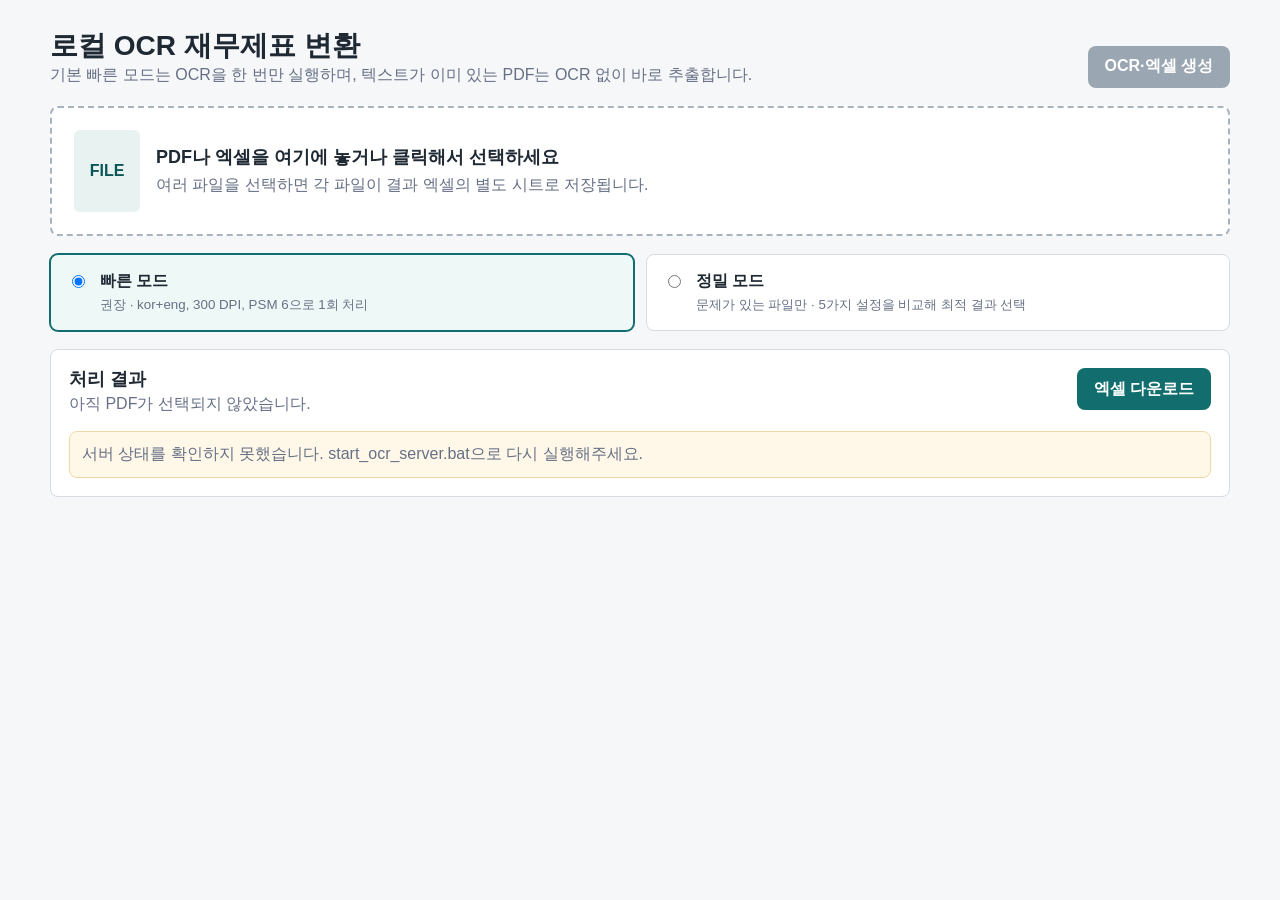
==== server.html @ c68058af "Initial clean source import" ====
<!doctype html>
<html lang="ko">
<head>
  <meta charset="utf-8" />
  <meta name="viewport" content="width=device-width, initial-scale=1" />
  <title>로컬 OCR 재무제표 변환</title>
  <link rel="stylesheet" href="./styles.css" />
</head>
<body>
  <main class="app">
    <section class="workspace">
      <header class="topbar">
        <div>
          <h1>로컬 OCR 재무제표 변환</h1>
          <p>기본 빠른 모드는 OCR을 한 번만 실행하며, 텍스트가 이미 있는 PDF는 OCR 없이 바로 추출합니다.</p>
        </div>
        <button id="processBtn" class="primary" disabled>OCR·엑셀 생성</button>
      </header>

      <div id="dropzone" class="dropzone" tabindex="0">
        <input id="pdfInput" type="file" accept="application/pdf,.xlsx,.xlsm" multiple />
        <div class="dropIcon" aria-hidden="true">FILE</div>
        <div>
          <strong>PDF나 엑셀을 여기에 놓거나 클릭해서 선택하세요</strong>
          <span>여러 파일을 선택하면 각 파일이 결과 엑셀의 별도 시트로 저장됩니다.</span>
        </div>
      </div>

      <section class="modePanel" aria-label="OCR 처리 모드">
        <label class="modeOption selected">
          <input type="radio" name="mode" value="fast" checked />
          <span><strong>빠른 모드</strong><small>권장 · kor+eng, 300 DPI, PSM 6으로 1회 처리</small></span>
        </label>
        <label class="modeOption">
          <input type="radio" name="mode" value="precise" />
          <span><strong>정밀 모드</strong><small>문제가 있는 파일만 · 5가지 설정을 비교해 최적 결과 선택</small></span>
        </label>
      </section>

      <section class="panel">
        <div class="panelHeader">
          <div>
            <h2>처리 결과</h2>
            <p id="statusText">아직 PDF가 선택되지 않았습니다.</p>
          </div>
          <a id="excelLink" class="primary linkButton" hidden>엑셀 다운로드</a>
        </div>
        <div id="outputInfo" class="notice" hidden></div>
        <div id="progressBox" class="progressBox" hidden>
          <div class="progressTrack"><div id="progressBar" class="progressBar"></div></div>
          <p id="progressText">준비 중...</p>
        </div>
        <div id="resultList" class="resultList"></div>
      </section>
    </section>
  </main>

  <script>
    const dropzone = document.querySelector("#dropzone");
    const input = document.querySelector("#pdfInput");
    const button = document.querySelector("#processBtn");
    const statusText = document.querySelector("#statusText");
    const excelLink = document.querySelector("#excelLink");
    const outputInfo = document.querySelector("#outputInfo");
    const resultList = document.querySelector("#resultList");
    const progressBox = document.querySelector("#progressBox");
    const progressBar = document.querySelector("#progressBar");
    const progressText = document.querySelector("#progressText");
    let files = [];
    let progressTimer = null;
    let activeJobId = "";
    let progressFinalized = false;

    loadServerStatus();

    for (const eventName of ["dragenter", "dragover", "dragleave", "drop"]) {
      window.addEventListener(eventName, (event) => {
        event.preventDefault();
        event.stopPropagation();
      });
    }

    dropzone.addEventListener("click", () => input.click());
    input.addEventListener("change", () => setFiles(Array.from(input.files || [])));
    dropzone.addEventListener("drop", (event) => setFiles(Array.from(event.dataTransfer.files || [])));
    document.querySelectorAll('input[name="mode"]').forEach((input) => input.addEventListener("change", () => {
      document.querySelectorAll(".modeOption").forEach((option) => option.classList.toggle("selected", option.contains(input) && input.checked));
    }));

    function setFiles(nextFiles) {
      files = nextFiles.filter((file) => /\.(pdf|xlsx|xlsm)$/i.test(file.name));
      button.disabled = files.length === 0;
      excelLink.hidden = true;
      resultList.innerHTML = "";
      statusText.textContent = files.length ? `${files.length}개 파일이 선택되었습니다.` : "PDF 또는 엑셀 파일을 선택해주세요.";
      loadServerStatus();
    }

    button.addEventListener("click", async () => {
      const form = new FormData();
      for (const file of files) form.append("files", file);
      const mode = document.querySelector('input[name="mode"]:checked').value;
      const jobId = crypto.randomUUID().replaceAll("-", "");
      activeJobId = jobId;
      progressFinalized = false;
      form.append("mode", mode);
      form.append("jobId", jobId);
      button.disabled = true;
      statusText.textContent = mode === "fast" ? "빠른 모드로 처리 중입니다." : "정밀 모드로 비교 처리 중입니다.";
      resultList.innerHTML = "";
      progressBox.hidden = false;
      updateProgress(0, files.length, "업로드 중");
      progressTimer = setInterval(() => pollProgress(jobId), 700);

      try {
        const response = await fetch("/api/process", { method: "POST", body: form });
        const data = await response.json();
        if (!data.ok) throw new Error(data.error || "처리에 실패했습니다.");
        renderResult(data, jobId);
      } catch (error) {
        statusText.textContent = error.message;
      } finally {
        clearInterval(progressTimer);
        button.disabled = files.length === 0;
      }
    });

    function renderResult(data, jobId) {
      if (jobId !== activeJobId) return;
      progressFinalized = true;
      const completed = Number.isFinite(data.completedFiles) ? data.completedFiles : files.length;
      const total = Number.isFinite(data.totalFiles) ? data.totalFiles : files.length;
      updateProgress(completed, total, "완료");
      statusText.textContent = data.ocrAvailable
        ? `${data.mode === "precise" ? "정밀" : "빠른"} 모드 처리가 완료되었습니다. (${data.parallelFiles}개 병렬)`
        : "OCRmyPDF가 없어 텍스트형 PDF와 엑셀만 추출했습니다. 아래 안내를 확인하세요.";
      excelLink.href = data.excelUrl;
      excelLink.download = "재무제표_추출.xlsx";
      excelLink.hidden = false;
      outputInfo.hidden = false;
      outputInfo.innerHTML = `
        저장 폴더: <a href="${data.outputDirUrl}">${escapeHtml(data.outputDirPath || data.outputDirUrl)}</a>
      `;

      if (data.installHint) {
        const note = document.createElement("div");
        note.className = "notice";
        note.textContent = data.installHint;
        resultList.appendChild(note);
      }

      for (const doc of data.documents) {
        const section = document.createElement("section");
        section.className = "resultCard";
        const sourceLinks = (doc.sourceFiles || []).map((source, index) => `
          <div>
            <strong>${escapeHtml(source.fileName)}</strong>
            ${source.ocrUrl ? `<a class="ghost linkButton" href="${escapeHtml(source.ocrUrl)}" download>PDF ${index + 1} 다운로드</a>` : ""}
            ${source.textUrl ? `<a class="ghost linkButton" href="${escapeHtml(source.textUrl)}" download>텍스트 ${index + 1} 다운로드</a>` : ""}
          </div>
        `).join("");
        const rows = doc.rows.map((row) => `
          <tr>
            <td>${escapeHtml(row.item)}</td>
            <td>${formatNumber(row.current)}</td>
            <td>${row.includePrevious ? formatNumber(row.previous) : "—"}</td>
            <td>${escapeHtml(row.status)}</td>
            <td>${escapeHtml(row.sourceLine || "")}</td>
          </tr>
        `).join("");
        section.innerHTML = `
          <div class="resultHeader">
            <h3>${escapeHtml(doc.fileName)}</h3>
            <span>${escapeHtml(doc.ocrStatus)}</span>
          </div>
          ${sourceLinks}
          ${doc.ocrUrl ? `<a class="ghost linkButton" href="${doc.ocrUrl}" download>OCR PDF 다운로드</a>` : ""}
          ${doc.textUrl ? `<a class="ghost linkButton" href="${doc.textUrl}" download>텍스트 다운로드</a>` : ""}
          ${doc.ocrError ? `<p class="errorText">${escapeHtml(doc.ocrError)}</p>` : ""}
          <div class="tableWrap">
            <table>
              <thead><tr><th>항목</th><th>당기 금액</th><th>전기 금액 (손익항목만)</th><th>확인 상태</th><th>OCR 원문 줄</th></tr></thead>
              <tbody>${rows}</tbody>
            </table>
          </div>
        `;
        resultList.appendChild(section);
      }
    }

    async function pollProgress(jobId) {
      try {
        const response = await fetch(`/api/progress?jobId=${encodeURIComponent(jobId)}`, { cache: "no-store" });
        if (!response.ok) return;
        const data = await response.json();
        if (jobId !== activeJobId || progressFinalized) return;
        updateProgress(data.completed || 0, data.total || files.length, data.current || "처리 중");
      } catch (_error) {}
    }

    function updateProgress(completed, total, current) {
      const percent = total ? Math.round((completed / total) * 100) : 0;
      progressBar.style.width = `${percent}%`;
      progressText.textContent = `${completed}/${total} 완료 · ${current}`;
    }

    async function loadServerStatus() {
      try {
        const response = await fetch("/api/status");
        const data = await response.json();
        if (!data.ok) return;
        outputInfo.hidden = false;
        outputInfo.innerHTML = `
          현재 서버: ${escapeHtml(data.serverUrl)}<br>
          저장 폴더: ${escapeHtml(data.outputs)}<br>
          OCR 상태: ${data.ocrAvailable ? "OCRmyPDF 사용 가능" : "OCRmyPDF 미연결"}
        `;
      } catch (_error) {
        outputInfo.hidden = false;
        outputInfo.textContent = "서버 상태를 확인하지 못했습니다. start_ocr_server.bat으로 다시 실행해주세요.";
      }
    }

    function formatNumber(value) {
      if (value === "" || value === null || value === undefined) return "";
      return Number(value).toLocaleString("ko-KR");
    }

    function escapeHtml(value) {
      return String(value)
        .replaceAll("&", "&amp;")
        .replaceAll("<", "&lt;")
        .replaceAll(">", "&gt;")
        .replaceAll('"', "&quot;");
    }
  </script>
</body>
</html>
---- styles.css ----
:root {
  color-scheme: light;
  --bg: #f6f7f9;
  --ink: #1f2933;
  --muted: #667085;
  --line: #d7dce3;
  --panel: #ffffff;
  --accent: #116d6e;
  --accent-dark: #0b5556;
  --warn: #a15c07;
  --ok: #0f766e;
  --missing: #b42318;
}

* {
  box-sizing: border-box;
}

body {
  margin: 0;
  min-height: 100vh;
  background: var(--bg);
  color: var(--ink);
  font-family: "Segoe UI", "Apple SD Gothic Neo", "Malgun Gothic", sans-serif;
}

button,
input,
textarea {
  font: inherit;
}

.app {
  min-height: 100vh;
  padding: 28px;
}

.workspace {
  max-width: 1180px;
  margin: 0 auto;
}

.topbar {
  display: flex;
  align-items: flex-end;
  justify-content: space-between;
  gap: 18px;
  margin-bottom: 18px;
}

.actions {
  display: flex;
  gap: 10px;
}

h1,
h2,
p {
  margin: 0;
}

h1 {
  font-size: 28px;
  line-height: 1.25;
}

h2 {
  font-size: 18px;
  line-height: 1.3;
}

p {
  color: var(--muted);
  line-height: 1.55;
}

.primary,
.ghost {
  border: 1px solid transparent;
  border-radius: 8px;
  min-height: 42px;
  padding: 0 16px;
  cursor: pointer;
  text-decoration: none;
}

.primary {
  background: var(--accent);
  color: #fff;
  font-weight: 700;
}

.primary:hover {
  background: var(--accent-dark);
}

.primary:disabled {
  cursor: not-allowed;
  background: #9aa6b2;
}

.ghost {
  background: #fff;
  border-color: var(--line);
  color: var(--ink);
}

.linkButton {
  display: inline-flex;
  align-items: center;
  justify-content: center;
}

.dropzone {
  display: flex;
  align-items: center;
  gap: 16px;
  min-height: 126px;
  padding: 22px;
  border: 2px dashed #a8b3bd;
  border-radius: 8px;
  background: #fff;
  cursor: pointer;
  transition: border-color 160ms ease, background 160ms ease;
}

.dropzone.isDragging {
  border-color: var(--accent);
  background: #eef8f7;
}

.dropzone input {
  display: none;
}

.dropIcon {
  display: grid;
  place-items: center;
  flex: 0 0 66px;
  height: 82px;
  border-radius: 6px;
  background: #e7f2f1;
  color: var(--accent-dark);
  font-weight: 800;
}

.dropzone strong,
.dropzone span {
  display: block;
}

.dropzone strong {
  margin-bottom: 6px;
  font-size: 18px;
}

.dropzone span {
  color: var(--muted);
}

.panel {
  margin-top: 18px;
  padding: 18px;
  border: 1px solid var(--line);
  border-radius: 8px;
  background: var(--panel);
}

.modePanel {
  display: grid;
  grid-template-columns: repeat(2, minmax(0, 1fr));
  gap: 12px;
  margin-top: 18px;
}

.modeOption {
  display: flex;
  align-items: flex-start;
  gap: 12px;
  padding: 16px;
  border: 1px solid var(--line);
  border-radius: 8px;
  background: #fff;
  cursor: pointer;
}

.modeOption.selected {
  border-color: var(--accent);
  background: #eef8f7;
  box-shadow: 0 0 0 1px var(--accent);
}

.modeOption input { margin-top: 4px; }
.modeOption strong, .modeOption small { display: block; }
.modeOption small { margin-top: 4px; color: var(--muted); line-height: 1.4; }

.progressBox { margin: 14px 0; }
.progressTrack { height: 10px; overflow: hidden; border-radius: 999px; background: #e4e9ee; }
.progressBar { width: 0; height: 100%; background: var(--accent); transition: width 220ms ease; }
.progressBox p { margin-top: 7px; font-size: 13px; }

.panelHeader {
  display: flex;
  align-items: flex-start;
  justify-content: space-between;
  gap: 14px;
  margin-bottom: 14px;
}

.fileTabs {
  display: flex;
  gap: 8px;
  overflow-x: auto;
  margin-bottom: 14px;
  padding-bottom: 2px;
}

.fileTab {
  border: 1px solid var(--line);
  border-radius: 8px;
  background: #fff;
  color: var(--ink);
  min-height: 36px;
  padding: 0 12px;
  cursor: pointer;
  white-space: nowrap;
}

.fileTab.active {
  border-color: var(--accent);
  background: #e7f2f1;
  color: var(--accent-dark);
  font-weight: 800;
}

.tableWrap {
  overflow-x: auto;
}

table {
  width: 100%;
  border-collapse: collapse;
  min-width: 760px;
}

th,
td {
  border-bottom: 1px solid var(--line);
  padding: 10px 12px;
  text-align: left;
  vertical-align: middle;
}

th {
  background: #f0f3f6;
  color: #344054;
  font-size: 13px;
}

td:first-child {
  width: 220px;
  font-weight: 700;
}

td:last-child {
  width: 130px;
}

.moneyInput {
  width: 100%;
  min-width: 190px;
  height: 38px;
  border: 1px solid #cbd5df;
  border-radius: 6px;
  padding: 0 10px;
  text-align: right;
}

.moneyInput:focus {
  outline: 2px solid #a7e0dc;
  border-color: var(--accent);
}

.badge {
  display: inline-flex;
  align-items: center;
  min-height: 26px;
  border-radius: 999px;
  padding: 0 10px;
  font-size: 12px;
  font-weight: 800;
}

.badge.ok {
  color: var(--ok);
  background: #e7f7f4;
}

.badge.warn {
  color: var(--warn);
  background: #fff4df;
}

.badge.missing {
  color: var(--missing);
  background: #feeceb;
}

.split {
  display: grid;
  grid-template-columns: 260px 1fr;
  gap: 16px;
}

textarea {
  width: 100%;
  min-height: 260px;
  resize: vertical;
  border: 1px solid var(--line);
  border-radius: 8px;
  padding: 12px;
  color: #26313d;
  background: #fbfcfd;
  line-height: 1.45;
}

.resultList {
  display: grid;
  gap: 14px;
}

.resultCard {
  border: 1px solid var(--line);
  border-radius: 8px;
  padding: 14px;
  background: #fff;
}

.resultHeader {
  display: flex;
  align-items: center;
  justify-content: space-between;
  gap: 12px;
  margin-bottom: 10px;
}

.resultHeader h3 {
  margin: 0;
  font-size: 16px;
}

.resultHeader span,
.notice {
  color: var(--muted);
}

.notice {
  border: 1px solid #f1d7a8;
  border-radius: 8px;
  padding: 12px;
  background: #fff8e8;
}

.errorText {
  margin: 10px 0;
  color: var(--missing);
  white-space: pre-wrap;
}

@media (max-width: 760px) {
  .app {
    padding: 16px;
  }

  .topbar,
  .panelHeader {
    display: grid;
  }

  .primary,
  .ghost,
  .actions {
    width: 100%;
  }

  .actions {
    display: grid;
  }

  .dropzone {
    align-items: flex-start;
  }

  .split {
    grid-template-columns: 1fr;
  }

  .modePanel { grid-template-columns: 1fr; }
}
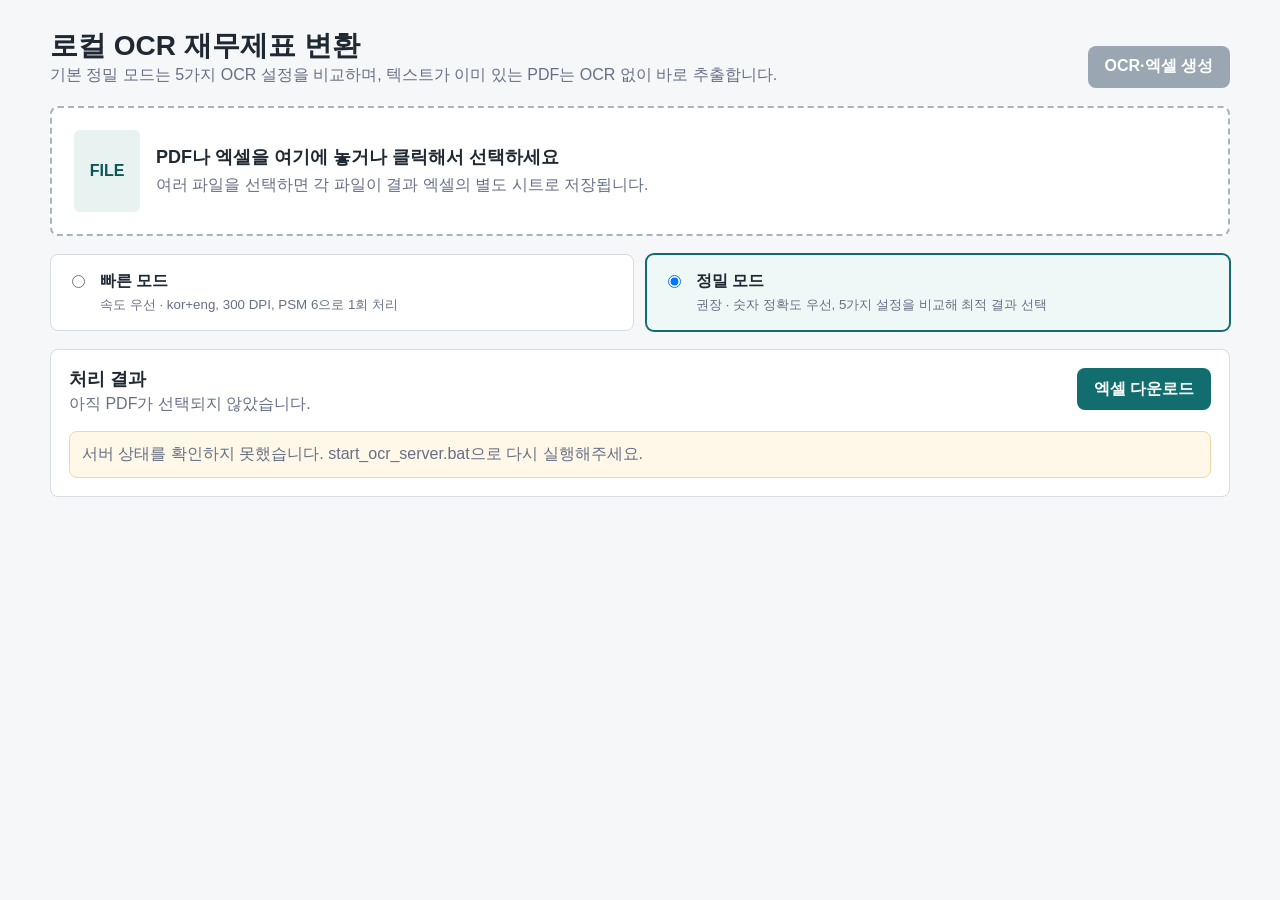
==== commit 55a359f7: "Prioritize OCR financial number accuracy" ====
--- a/server.html
+++ b/server.html
@@ -12,7 +12,7 @@
       <header class="topbar">
         <div>
           <h1>로컬 OCR 재무제표 변환</h1>
-          <p>기본 빠른 모드는 OCR을 한 번만 실행하며, 텍스트가 이미 있는 PDF는 OCR 없이 바로 추출합니다.</p>
+          <p>기본 정밀 모드는 5가지 OCR 설정을 비교하며, 텍스트가 이미 있는 PDF는 OCR 없이 바로 추출합니다.</p>
         </div>
         <button id="processBtn" class="primary" disabled>OCR·엑셀 생성</button>
       </header>
@@ -27,13 +27,13 @@
       </div>
 
       <section class="modePanel" aria-label="OCR 처리 모드">
+        <label class="modeOption">
+          <input type="radio" name="mode" value="fast" />
+          <span><strong>빠른 모드</strong><small>속도 우선 · kor+eng, 300 DPI, PSM 6으로 1회 처리</small></span>
+        </label>
         <label class="modeOption selected">
-          <input type="radio" name="mode" value="fast" checked />
-          <span><strong>빠른 모드</strong><small>권장 · kor+eng, 300 DPI, PSM 6으로 1회 처리</small></span>
-        </label>
-        <label class="modeOption">
-          <input type="radio" name="mode" value="precise" />
-          <span><strong>정밀 모드</strong><small>문제가 있는 파일만 · 5가지 설정을 비교해 최적 결과 선택</small></span>
+          <input type="radio" name="mode" value="precise" checked />
+          <span><strong>정밀 모드</strong><small>권장 · 숫자 정확도 우선, 5가지 설정을 비교해 최적 결과 선택</small></span>
         </label>
       </section>
 
